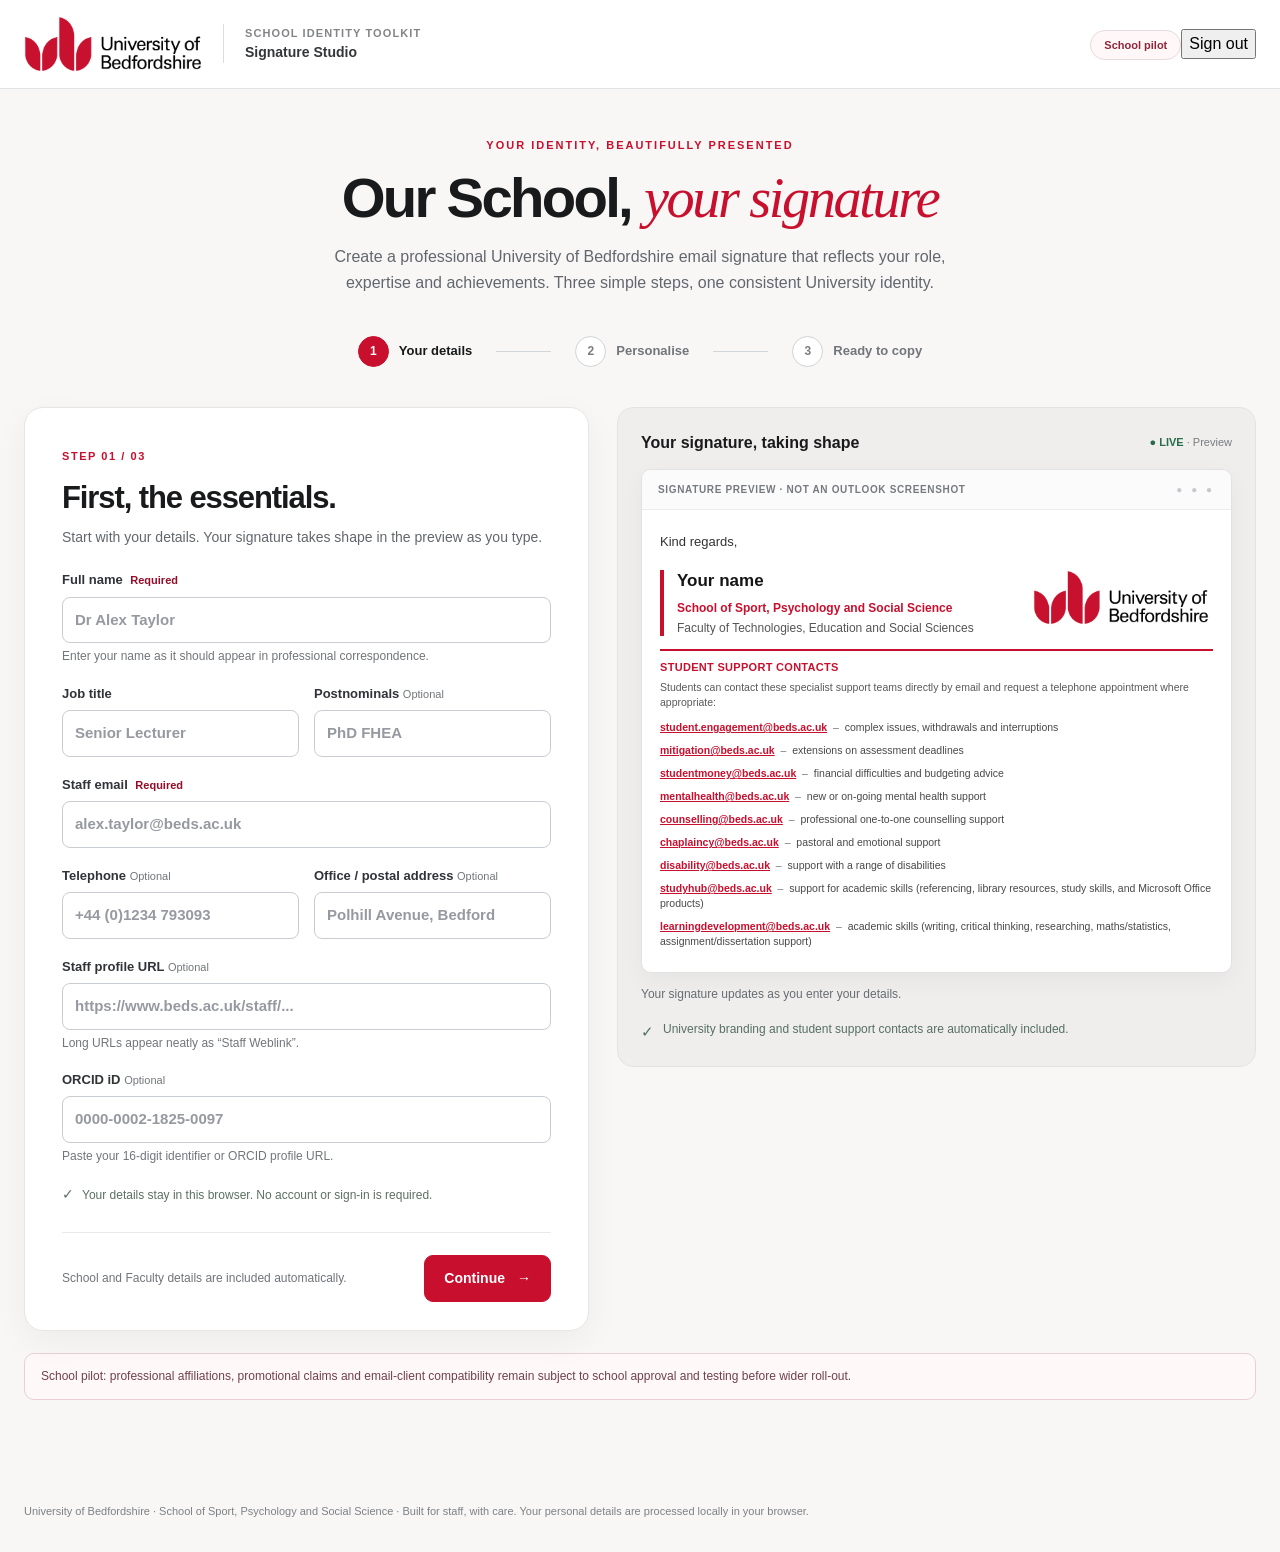
==== index.html @ 919f828f "Add staff sign-out control to end password-protected session" ====
<!doctype html>
<html lang="en-GB">
<head>
<meta charset="utf-8">
<meta name="viewport" content="width=device-width,initial-scale=1">
<meta name="color-scheme" content="light">
<meta name="description" content="Create your professional University of Bedfordshire email signature.">
<title>University Signature Studio | University of Bedfordshire</title>
<link rel="stylesheet" href="studio.css">
</head>
<body>
<a class="skip-link" href="#builder">Skip to signature builder</a>
<header class="site-header">
 <div class="header-inner">
  <div class="header-brand">
   <img src="assets/logos/university-of-bedfordshire-master.png" alt="University of Bedfordshire" width="178">
   <span class="header-divider" aria-hidden="true"></span>
   <div class="header-title"><span>School identity toolkit</span>Signature Studio</div>
  </div>
  <div class="header-actions"><span class="pilot-pill">School pilot</span><button id="signOut" type="button" class="sign-out-btn" title="End this session on shared computers">Sign out</button></div>
 </div>
</header>
<main id="builder" class="main-wrap">
 <section class="intro" aria-labelledby="welcome">
  <span class="eyebrow">Your identity, beautifully presented</span>
  <h1 id="welcome">Our School, <em>your signature</em></h1>
  <p>Create a professional University of Bedfordshire email signature that reflects your role, expertise and achievements. Three simple steps, one consistent University identity.</p>
 </section>
 <nav class="progress-nav" aria-label="Signature creation stages">
  <button type="button" class="progress-step active" data-step="1" aria-current="step"><span class="number">1</span><span>Your details</span></button>
  <span class="progress-line" aria-hidden="true"></span>
  <button type="button" class="progress-step" data-step="2"><span class="number">2</span><span>Personalise</span></button>
  <span class="progress-line" aria-hidden="true"></span>
  <button type="button" class="progress-step" data-step="3"><span class="number">3</span><span>Ready to copy</span></button>
 </nav>
 <div class="workspace">
  <section class="builder-card" aria-label="Guided signature creator">
   <div class="step-panel" data-panel="1" aria-labelledby="step1Title">
    <span class="step-kicker">STEP 01 / 03</span>
    <h2 id="step1Title">First, the essentials.</h2>
    <p class="lead">Start with your details. Your signature takes shape in the preview as you type.</p>
    <div class="field-grid">
     <label class="field wide" for="name">Full name <span class="required">Required</span>
      <input id="name" name="name" type="text" autocomplete="name" placeholder="Dr Alex Taylor" required aria-describedby="nameHint">
      <small id="nameHint">Enter your name as it should appear in professional correspondence.</small>
     </label>
     <label class="field" for="job">Job title
      <input id="job" type="text" placeholder="Senior Lecturer" autocomplete="organization-title">
     </label>
     <label class="field" for="postnominals">Postnominals <span class="optional">Optional</span>
      <input id="postnominals" type="text" placeholder="PhD FHEA">
     </label>
     <label class="field wide" for="email">Staff email <span class="required">Required</span>
      <input id="email" name="email" type="email" placeholder="alex.taylor@beds.ac.uk" autocomplete="email" required>
     </label>
     <label class="field" for="phone">Telephone <span class="optional">Optional</span>
      <input id="phone" type="tel" placeholder="+44 (0)1234 793093" autocomplete="tel">
     </label>
     <label class="field" for="address">Office / postal address <span class="optional">Optional</span>
      <input id="address" type="text" placeholder="Polhill Avenue, Bedford">
     </label>
     <label class="field wide" for="website">Staff profile URL <span class="optional">Optional</span>
      <input id="website" type="text" placeholder="https://www.beds.ac.uk/staff/..." inputmode="url" aria-describedby="websiteHint">
      <small id="websiteHint">Long URLs appear neatly as “Staff Weblink”.</small>
     </label>
     <label class="field wide" for="orcid">ORCID iD <span class="optional">Optional</span>
      <input id="orcid" type="text" placeholder="0000-0002-1825-0097" aria-describedby="orcidHint">
      <small id="orcidHint">Paste your 16-digit identifier or ORCID profile URL.</small>
     </label>
    </div>
    <div class="privacy-note"><span class="symbol" aria-hidden="true">✓</span> Your details stay in this browser. No account or sign-in is required.</div>
    <button type="button" class="preview-jump" data-jump-preview>View live preview ↓</button>
    <div id="stepError" class="error" role="alert" aria-live="polite"></div>
    <div class="step-footer">
     <span class="context">School and Faculty details are included automatically.</span>
     <button class="btn btn-primary" id="goPersonalise" type="button">Continue <span aria-hidden="true">→</span></button>
    </div>
   </div>
   <div class="step-panel" data-panel="2" aria-labelledby="step2Title" hidden>
    <span class="step-kicker">STEP 02 / 03</span>
    <h2 id="step2Title">Show what makes your work distinctive.</h2>
    <p class="lead">Select relevant affiliations and achievements. This entire step is optional.</p>
    <div class="select-field">
     <label for="discipline">Your subject area or role</label>
     <select id="discipline"><option value="">Choose your subject or Head of School role</option></select>
    </div>
    <div class="section-title"><h3>Professional affiliations</h3><span>Choose what applies to you</span></div>
    <div id="logoGrid" class="logo-grid" role="group" aria-label="Optional affiliation logos"></div>
    <p class="notice">The Head of School option shows all disciplines\u2019 affiliations and achievements. Only use logos and claims that are accurate, appropriate and authorised. Restricted and historical logos remain labelled.</p>
    <div class="section-title"><h3>School achievements</h3><span id="claimCounter" aria-live="polite">0 / 3 claims selected</span></div>
    <p class="notice">The Career Powered Education logo will appear automatically beside any marketing claims you select.</p>
    <div class="select-field">
     <label for="category">Filter achievements</label>
     <select id="category"><option value="">All categories</option></select>
    </div>
    <div id="claimGrid" class="claims" role="group" aria-label="Subject-specific marketing claims"></div>
    <div id="claimOrder" class="order-list" aria-live="polite"></div>
    <div id="selectionFeedback" role="status" aria-live="polite"></div>
    <div class="automatic"><strong>Automatically included</strong>The University logo, the correct School and Faculty names, and all nine student support contacts are included in every signature. No need to add them yourself.</div>
    <button type="button" class="preview-jump" data-jump-preview>View live preview ↓</button>
    <div class="step-footer">
     <button class="btn btn-secondary" id="backToDetails" type="button">← Back</button>
     <button class="btn btn-primary" id="goReady" type="button">See my signature <span aria-hidden="true">→</span></button>
    </div>
   </div>
   <div class="step-panel" data-panel="3" aria-labelledby="step3Title" hidden>
    <span class="step-kicker">STEP 03 / 03</span>
    <div class="completion-badge" aria-hidden="true">✓</div>
    <h2 id="step3Title">Your signature is ready.</h2>
    <p class="lead">You've created a signature that reflects you and stays consistent with our University identity. Copy it directly into Outlook.</p>
    <div class="action-stack">
     <button id="copyStandard" class="btn btn-primary" type="button">Copy my signature <span aria-hidden="true">↗</span></button>
     <button id="copyCompact" class="btn btn-secondary" type="button">Copy compact reply signature</button>
    </div>
    <p class="finish-note">The compact version keeps University identity and student support contacts but omits promotional logos and claims.</p>
    <div class="download-links">
     <button id="downloadStandard" class="btn-link" type="button">Download standard HTML</button>
     <button id="downloadCompact" class="btn-link" type="button">Download reply HTML</button>
    </div>
    <div id="status" role="status" aria-live="polite"></div>
    <details class="install-help" id="installHelp">
     <summary>How do I add this to Outlook?</summary>
     <ol>
      <li>Click “Copy my signature” above.</li>
      <li>In New Outlook or Outlook on the web, open Settings → Accounts → Signatures. In classic Outlook, use File → Options → Mail → Signatures.</li>
      <li>Paste the signature into the editor and save.</li>
      <li>Send yourself a test email, ideally to an external address, to check the links and images.</li>
     </ol>
    </details>
    <div class="step-footer">
     <button class="btn btn-secondary" id="backToPersonalise" type="button">← Change selections</button>
     <button class="btn btn-quiet" id="backToDetailsFromFinish" type="button">Edit my details</button>
    </div>
   </div>
  </section>
  <aside class="preview-rail" id="previewRail" aria-label="Live Outlook signature preview">
   <div class="preview-heading">
    <h2>Your signature, taking shape</h2>
    <span><span class="live">● LIVE</span> · Preview</span>
   </div>
   <div class="email-shell">
    <div class="email-bar"><b>Signature preview · not an Outlook screenshot</b><span class="dots" aria-hidden="true">● ● ●</span></div>
    <div class="email-content">
     <p class="salutation">Kind regards,</p>
     <div id="preview" aria-label="Generated standard signature preview"></div>
    </div>
   </div>
   <div id="validation" role="status" aria-live="polite"></div>
   <div class="preview-footer"><span class="check" aria-hidden="true">✓</span><span>University branding and student support contacts are automatically included.</span></div>
  </aside>
 </div>
 <p class="pilot-note">School pilot: professional affiliations, promotional claims and email-client compatibility remain subject to school approval and testing before wider roll-out.</p>
</main>
<footer class="site-footer">University of Bedfordshire · School of Sport, Psychology and Social Science · Built for staff, with care. Your personal details are processed locally in your browser.</footer>
<script>
document.getElementById("signOut").addEventListener("click",async()=>{
 try{await fetch("/studio-logout",{method:"POST",credentials:"same-origin",cache:"no-store"});}
 finally{location.replace("/access.html");}
});
</script>
<script src="config.js"></script>
<script src="app.js"></script>
<script src="studio.js"></script>
</body>
</html>
---- studio.css ----
/* University Signature Studio: editorial-guided interface.
   These styles affect the builder ONLY, not the generated Outlook HTML. */
:root{
 --brand:#c8102e;--brand-dark:#970c26;--ink:#191a1c;--muted:#62676d;
 --line:#e2e3e5;--canvas:#f8f7f6;--surface:#fff;--soft:#fdf1f3;
 --success:#256d4b;--warning:#a12936;--focus:#8334ba;
 --s1:4px;--s2:8px;--s3:12px;--s4:16px;--s5:24px;--s6:32px;--s7:48px;--s8:64px;
 --radius:12px;--radius-lg:19px;--fast:150ms;--normal:240ms;
}
*{box-sizing:border-box}
html{scroll-behavior:smooth}
body{margin:0;background:var(--canvas);color:var(--ink);font:16px/1.5 Arial,Helvetica,sans-serif;-webkit-font-smoothing:antialiased}
button,input,select{font:inherit}
button{cursor:pointer}
button:disabled{cursor:not-allowed;opacity:.57}
a{color:var(--brand-dark)}
:focus-visible{outline:3px solid var(--focus);outline-offset:3px}
.skip-link{position:absolute;z-index:100;top:-70px;left:12px;padding:10px;background:white;border:2px solid var(--brand)}
.skip-link:focus{top:10px}
.site-header{background:var(--surface);border-bottom:1px solid var(--line)}
.header-inner{max-width:1320px;min-height:88px;margin:auto;padding:16px 24px;display:flex;align-items:center;justify-content:space-between;gap:24px}
.header-brand{display:flex;align-items:center;gap:21px}
.header-brand img{width:178px;max-width:48vw;height:auto;object-fit:contain}
.header-divider{height:39px;width:1px;background:#d9dce0}
.header-title{font-weight:700;font-size:14px;line-height:1.35;color:#34373a}
.header-title span{display:block;color:#838489;font-size:11px;letter-spacing:1.1px;font-weight:700;text-transform:uppercase;margin-bottom:3px}
.pilot-pill{border:1px solid #e6dadd;background:#fff7f8;color:#8f263a;border-radius:50px;padding:8px 13px;font-size:11px;font-weight:700;white-space:nowrap}
.main-wrap{max-width:1320px;padding:43px 24px 90px;margin:auto}
.intro{text-align:center;max-width:810px;margin:0 auto 31px}
.eyebrow{font-weight:800;color:var(--brand);letter-spacing:2px;font-size:11px;text-transform:uppercase}
.intro h1{font-size:clamp(37px,4.4vw,64px);line-height:1.08;letter-spacing:-2.7px;margin:12px 0 15px;font-weight:800}
.intro h1 em{color:var(--brand);font-family:Georgia,'Times New Roman',serif;font-weight:400;letter-spacing:-2.4px}
.intro p{margin:0 auto;max-width:640px;color:var(--muted);font-size:16px;line-height:1.65}
.progress-nav{display:flex;align-items:center;justify-content:center;gap:14px;margin:0 auto 32px}
.progress-step{display:flex;align-items:center;gap:10px;border:0;background:transparent;color:#72767a;padding:8px 10px;font-size:13px;font-weight:600;border-radius:9px;transition:background var(--fast),color var(--fast)}
.progress-step:hover{background:#f1eeee}
.progress-step .number{height:31px;width:31px;display:grid;place-items:center;border:1px solid #cfd3d6;border-radius:50%;font-size:12px;font-weight:800;color:#797d82;background:white}
.progress-step.active{color:var(--ink)}
.progress-step.active .number{background:var(--brand);border-color:var(--brand);color:white}
.progress-step.complete .number{background:#e9f5ee;border-color:#bcd9c6;color:var(--success)}
.progress-line{height:1px;background:#d3d6d9;width:55px}
.workspace{display:grid;grid-template-columns:minmax(0,565px) minmax(0,1fr);gap:28px;align-items:start}
.builder-card{background:var(--surface);border:1px solid #e6e6e7;border-radius:var(--radius-lg);padding:35px 37px 28px;box-shadow:0 11px 36px #2514170c;min-width:0}
.step-panel[hidden]{display:none!important}
.step-kicker{font-weight:800;color:var(--brand);letter-spacing:1.55px;font-size:11px}
.step-panel h2{font-size:31px;letter-spacing:-1.1px;line-height:1.2;margin:12px 0 10px}
.step-panel .lead{color:var(--muted);font-size:14px;line-height:1.6;margin:0 0 22px}
.field-grid{display:grid;grid-template-columns:repeat(2,minmax(0,1fr));gap:18px 15px}
.field{display:block;font-size:13px;font-weight:700;color:#303338;min-width:0}
.field.wide{grid-column:1/-1}
.field input,.field select,.select-field select{width:100%;min-height:45px;padding:11px 12px;border:1px solid #c9cdd1;border-radius:8px;background:#fff;color:#1d1d1f;font-size:15px;display:block;margin-top:7px;outline-offset:2px;transition:border-color var(--fast),box-shadow var(--fast)}
.field input::placeholder{color:#96999f}
.field input:focus,.select-field select:focus,.field select:focus{outline:2px solid transparent;border-color:var(--brand);box-shadow:0 0 0 3px #c8102e20}
.field input[aria-invalid="true"]{border-color:var(--warning);box-shadow:0 0 0 2px #a1293620}
.field small{font-size:12px;line-height:1.45;font-weight:400;color:#72767b;display:block;margin-top:5px}
.required{color:var(--brand-dark);font-size:11px;font-weight:700;margin-left:4px}
.optional{color:#72767b;font-size:11px;font-weight:400}
.error{font-size:12px;color:var(--warning);margin:5px 0 0;min-height:0}
#stepError:not(:empty){background:#fff2f3;border-left:3px solid var(--warning);padding:10px 12px;margin:18px 0 0}
.privacy-note{display:flex;align-items:center;gap:8px;font-size:12px;color:#5c7061;margin:19px 0 0}
.privacy-note .symbol{font-size:14px}
.step-footer{border-top:1px solid #e8e9ec;margin-top:27px;padding-top:22px;display:flex;gap:12px;align-items:center;justify-content:space-between}
.step-footer .context{font-size:12px;color:#70747b;line-height:1.4}
.btn{border-radius:9px;border:1px solid transparent;display:inline-flex;justify-content:center;align-items:center;gap:12px;padding:12px 19px;min-height:46px;font-size:14px;font-weight:700;text-decoration:none;transition:background var(--fast),border-color var(--fast),transform var(--fast)}
.btn:hover:not(:disabled){transform:translateY(-1px)}
.btn-primary{color:white;background:var(--brand);border-color:var(--brand)}
.btn-primary:hover{background:var(--brand-dark)}
.btn-secondary{background:#fff;color:#25252a;border-color:#cdd1d5}
.btn-secondary:hover{border-color:#737b81;background:#fbfbfb}
.btn-quiet{border:0;background:transparent;color:#666e76;padding:10px 8px;font-size:13px}
.btn-link{border:0;background:none;color:var(--brand-dark);text-decoration:underline;font-size:13px;padding:8px}
.mini-illustration{color:var(--brand);font-size:32px;line-height:1.2;margin-top:4px}
.option-intro{border-left:3px solid var(--brand);background:#fcf7f7;font-size:12px;line-height:1.6;color:#55595d;padding:12px 13px;margin:14px 0 19px}
.select-field{display:block;color:#292d30;font-size:13px;font-weight:700}
.select-field select{margin:7px 0 0}
.section-title{display:flex;align-items:end;justify-content:space-between;gap:10px;margin:24px 0 12px}
.section-title h3{margin:0;font-size:16px;letter-spacing:-.25px}
.section-title span{color:#74777c;font-size:11px}
.logo-grid{display:grid;grid-template-columns:repeat(2,minmax(0,1fr));gap:10px}
.logo-tile{min-width:0;min-height:108px;display:flex;flex-direction:column;align-items:center;justify-content:center;gap:8px;position:relative;border:1px solid #dadde0;border-radius:10px;background:white;padding:15px 10px 10px;text-align:center;transition:transform var(--fast),border-color var(--fast),background var(--fast)}
.logo-tile:hover:not(:disabled){transform:translateY(-1px);border-color:#bf7180}
.logo-tile.selected{border-color:var(--brand);background:#fff6f8;box-shadow:inset 0 0 0 1px var(--brand)}
.logo-tile img{max-height:48px;max-width:94%;width:auto;height:auto;object-fit:contain;display:block}
.logo-tile .tick{position:absolute;top:8px;right:8px;background:#eaedef;color:#424950;border-radius:50%;width:20px;height:20px;display:grid;place-items:center;font-size:12px}
.logo-tile.selected .tick{background:var(--brand);color:white}
.logo-tile .tile-name{font-size:12px;line-height:1.35;color:#3c4247}
.logo-tile .tile-sub{font-size:10px;line-height:1.3;color:#70757a}
.logo-tile:disabled{cursor:not-allowed;opacity:.47;background:#f8f8f8}
.logo-text{color:#5d6064;font-size:12px;font-weight:700}
.claims{display:grid;gap:9px;margin-top:12px}
.claim{width:100%;display:flex;align-items:center;gap:12px;padding:13px 30px 13px 13px;text-align:left;border:1px solid #dadddf;background:white;border-radius:10px;position:relative;transition:border-color var(--fast),background var(--fast),transform var(--fast);color:inherit}
.claim:hover{border-color:#c57c8d;transform:translateY(-1px)}
.claim.selected{border-color:var(--brand);background:#fff6f8}
.claim strong{color:var(--brand);font-size:25px;min-width:62px;letter-spacing:-1px;line-height:1}
.claim .claim-text{font-size:12px;line-height:1.4;flex:1}
.claim .claim-text b{font-size:13px}
.claim .claim-source{display:block;margin-top:4px;color:#71767b;font-size:11px}
.claim .tick{position:absolute;right:8px;top:8px;border-radius:50%;background:#eaedef;color:#333;width:20px;height:20px;display:grid;place-items:center;font-size:12px}
.claim.selected .tick{background:var(--brand);color:#fff}
#claimCounter{font-size:11px;font-weight:700;color:var(--brand-dark)}
.order-list{border:1px dashed #d7d9de;border-radius:10px;padding:12px 14px;background:#fbfbfc;margin-top:12px}
.order-row{display:flex;align-items:center;gap:8px;padding:4px 0;font-size:12px}
.order-label{min-width:0;flex:1}
.order-btn{border:1px solid #d2d5d7;border-radius:7px;background:white;color:#32383e;padding:6px 10px;min-height:31px;min-width:33px}
.order-btn:disabled{opacity:.35}
.muted,.notice{font-size:12px;color:#6b7075;line-height:1.55}
.notice{margin:10px 0 0}
#selectionFeedback{min-height:23px;color:var(--success);font-size:12px;margin-top:9px}
.automatic{background:#f6f8f7;border:1px solid #e0ebe5;color:#4c6556;border-radius:9px;padding:13px 14px;font-size:12px;line-height:1.5;margin-top:18px}
.automatic strong{display:block;color:#285940;margin-bottom:3px}
.preview-rail{position:sticky;top:18px;background:#f0eeec;border:1px solid #e6e2e0;border-radius:16px;padding:23px;min-width:0}
.preview-heading{display:flex;align-items:center;justify-content:space-between;gap:10px;margin-bottom:14px}
.preview-heading h2{margin:0;font-size:16px}
.preview-heading span{color:#777c82;font-size:11px}
.preview-heading .live{color:var(--success);font-weight:700}
.email-shell{background:#fff;border:1px solid #e0e2e5;box-shadow:0 8px 25px #1717170b;border-radius:10px;overflow:hidden}
.email-bar{background:#fbfbfc;border-bottom:1px solid #ececef;display:flex;align-items:center;justify-content:space-between;gap:5px;padding:12px 16px}
.email-bar b{font-size:10px;color:#767a7e;letter-spacing:.65px;text-transform:uppercase}
.email-bar .dots{font-size:10px;letter-spacing:3px;color:#c7c9ce}
.email-content{padding:22px 18px 18px;max-height:590px;overflow:auto;overscroll-behavior:contain}
.email-content .salutation{font-size:13px;margin:0 0 19px;color:#333}
#preview{overflow-x:auto;max-width:100%;font-size:11px}
#preview>table{max-width:100%!important}
#validation{font-size:12px;line-height:1.5;margin-top:12px;min-height:21px}
.preview-footer{color:#557061;font-size:12px;line-height:1.55;margin-top:14px;display:flex;align-items:start;gap:9px}
.preview-footer .check{flex:none;font-size:15px}
#status{font-size:13px;line-height:1.5;color:var(--success);margin-top:13px;min-height:20px}
.action-stack{display:grid;gap:11px;margin:19px 0 8px}
.action-stack .btn{width:100%}
.action-stack .btn-secondary{font-size:13px}
.download-links{display:flex;flex-wrap:wrap;gap:8px 15px;margin:14px 0}
.install-help{border-top:1px solid #e8e9eb;margin-top:24px;padding-top:18px;font-size:13px;line-height:1.6}
.install-help summary{cursor:pointer;font-weight:700;color:#333;padding:4px 0}
.install-help ol{padding-left:23px;color:#53585c}
.install-help li{margin:8px 0}
.completion-badge{width:52px;height:52px;background:#eaf5ec;border-radius:50%;display:grid;place-items:center;color:var(--success);font-weight:700;font-size:26px;margin:15px 0 19px}
.finish-note{font-size:12px;color:#696f74;line-height:1.5;margin-top:13px}
.pilot-note{background:#fff8f9;border:1px solid #eacfd4;color:#6f414c;font-size:12px;line-height:1.55;padding:13px 16px;border-radius:10px;margin-top:22px}
.site-footer{max-width:1320px;padding:0 24px 32px;margin:auto;color:#7d8186;font-size:11px;line-height:1.65}
.preview-jump{display:none;border:0;background:transparent;text-decoration:underline;color:var(--brand-dark);font-size:12px}
@media(max-width:1080px){
 .workspace{grid-template-columns:minmax(0,1fr)}.preview-rail{position:static;max-width:720px;width:100%;margin:auto;order:2}
 .builder-card{max-width:720px;margin:auto;width:100%;order:1}.main-wrap{max-width:800px}.preview-jump{display:inline-flex}
}
@media(max-width:600px){
 .header-inner{padding:13px 16px;min-height:74px}.header-brand{gap:10px}.header-brand img{width:137px}.header-divider{height:31px}.header-title{font-size:11px}.header-title span{font-size:9px}.pilot-pill{font-size:9px;padding:6px 9px}
 .main-wrap{padding:26px 13px 53px}.intro h1{font-size:39px;letter-spacing:-1.8px}.intro h1 em{letter-spacing:-1.5px}.intro p{font-size:14px}
 .progress-nav{gap:2px;margin-bottom:23px;justify-content:space-between}.progress-step{font-size:11px;gap:5px;padding:5px 2px}.progress-step .number{width:25px;height:25px}.progress-line{width:13px}
 .workspace{gap:16px}.builder-card{padding:24px 18px;border-radius:14px}.step-panel h2{font-size:27px;letter-spacing:-.7px}
 .field-grid{grid-template-columns:1fr;gap:15px}.field.wide{grid-column:auto}.step-footer{flex-wrap:wrap}.step-footer .btn-primary{width:100%;order:1}.step-footer .btn-quiet,.step-footer .btn-secondary{order:2}
 .preview-rail{padding:14px 10px;border-radius:12px}.email-content{padding:17px 10px;max-height:560px}.logo-grid{grid-template-columns:repeat(2,minmax(0,1fr))}
 .site-footer{padding:0 15px 25px}
}
@media(prefers-reduced-motion:reduce){*,*:before,*:after{scroll-behavior:auto!important;animation-duration:0.01ms!important;transition-duration:0.01ms!important}}
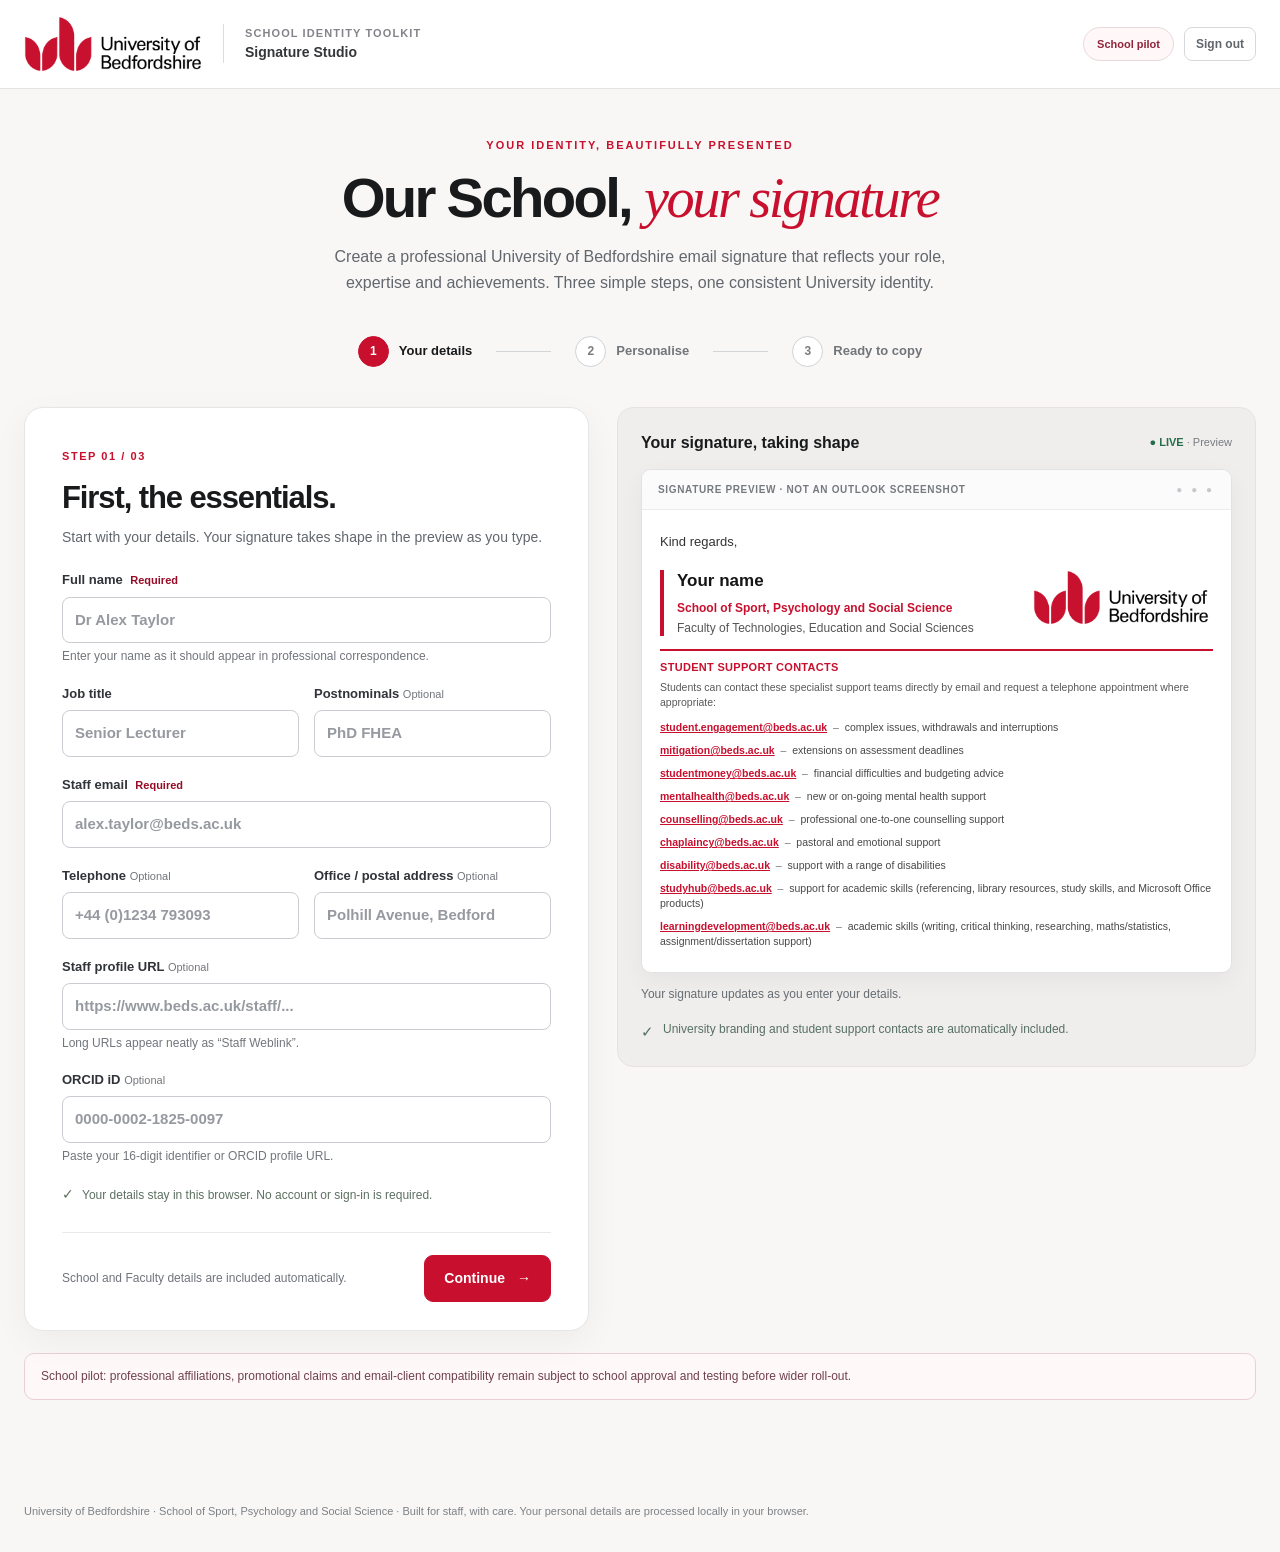
==== commit 4683f37e: "Redirect old GitHub Pages builder to password-protected Netlify site" ====
--- a/index.html
+++ b/index.html
@@ -6,6 +6,15 @@
 <meta name="color-scheme" content="light">
 <meta name="description" content="Create your professional University of Bedfordshire email signature.">
 <title>University Signature Studio | University of Bedfordshire</title>
+<script>
+// Legacy GitHub Pages is not an access-controlled host. Direct visitors to
+// the protected Netlify instance. This redirect is not a security boundary:
+// disable GitHub Pages and restrict repository visibility separately.
+if(location.hostname.endsWith(".github.io") &&
+   location.pathname.toLowerCase().startsWith("/spss-signature-builder-")){
+ location.replace("https://spss-signature-studio.netlify.app/");
+}
+</script>
 <link rel="stylesheet" href="studio.css">
 </head>
 <body>
--- a/studio.css
+++ b/studio.css
@@ -25,6 +25,9 @@
 .header-title{font-weight:700;font-size:14px;line-height:1.35;color:#34373a}
 .header-title span{display:block;color:#838489;font-size:11px;letter-spacing:1.1px;font-weight:700;text-transform:uppercase;margin-bottom:3px}
 .pilot-pill{border:1px solid #e6dadd;background:#fff7f8;color:#8f263a;border-radius:50px;padding:8px 13px;font-size:11px;font-weight:700;white-space:nowrap}
+.header-actions{display:flex;align-items:center;gap:10px;flex-shrink:0}
+.sign-out-btn{background:transparent;color:#61666b;border:1px solid #d6d9dc;border-radius:8px;padding:7px 11px;font-size:12px;font-weight:700;white-space:nowrap}
+.sign-out-btn:hover{border-color:#c8102e;color:#c8102e}
 .main-wrap{max-width:1320px;padding:43px 24px 90px;margin:auto}
 .intro{text-align:center;max-width:810px;margin:0 auto 31px}
 .eyebrow{font-weight:800;color:var(--brand);letter-spacing:2px;font-size:11px;text-transform:uppercase}
@@ -143,6 +146,8 @@
  .builder-card{max-width:720px;margin:auto;width:100%;order:1}.main-wrap{max-width:800px}.preview-jump{display:inline-flex}
 }
 @media(max-width:600px){
+ .header-actions .pilot-pill{display:none}.header-brand img{width:119px}.header-brand{gap:8px}.sign-out-btn{padding:6px 8px;font-size:11px}
+
  .header-inner{padding:13px 16px;min-height:74px}.header-brand{gap:10px}.header-brand img{width:137px}.header-divider{height:31px}.header-title{font-size:11px}.header-title span{font-size:9px}.pilot-pill{font-size:9px;padding:6px 9px}
  .main-wrap{padding:26px 13px 53px}.intro h1{font-size:39px;letter-spacing:-1.8px}.intro h1 em{letter-spacing:-1.5px}.intro p{font-size:14px}
  .progress-nav{gap:2px;margin-bottom:23px;justify-content:space-between}.progress-step{font-size:11px;gap:5px;padding:5px 2px}.progress-step .number{width:25px;height:25px}.progress-line{width:13px}
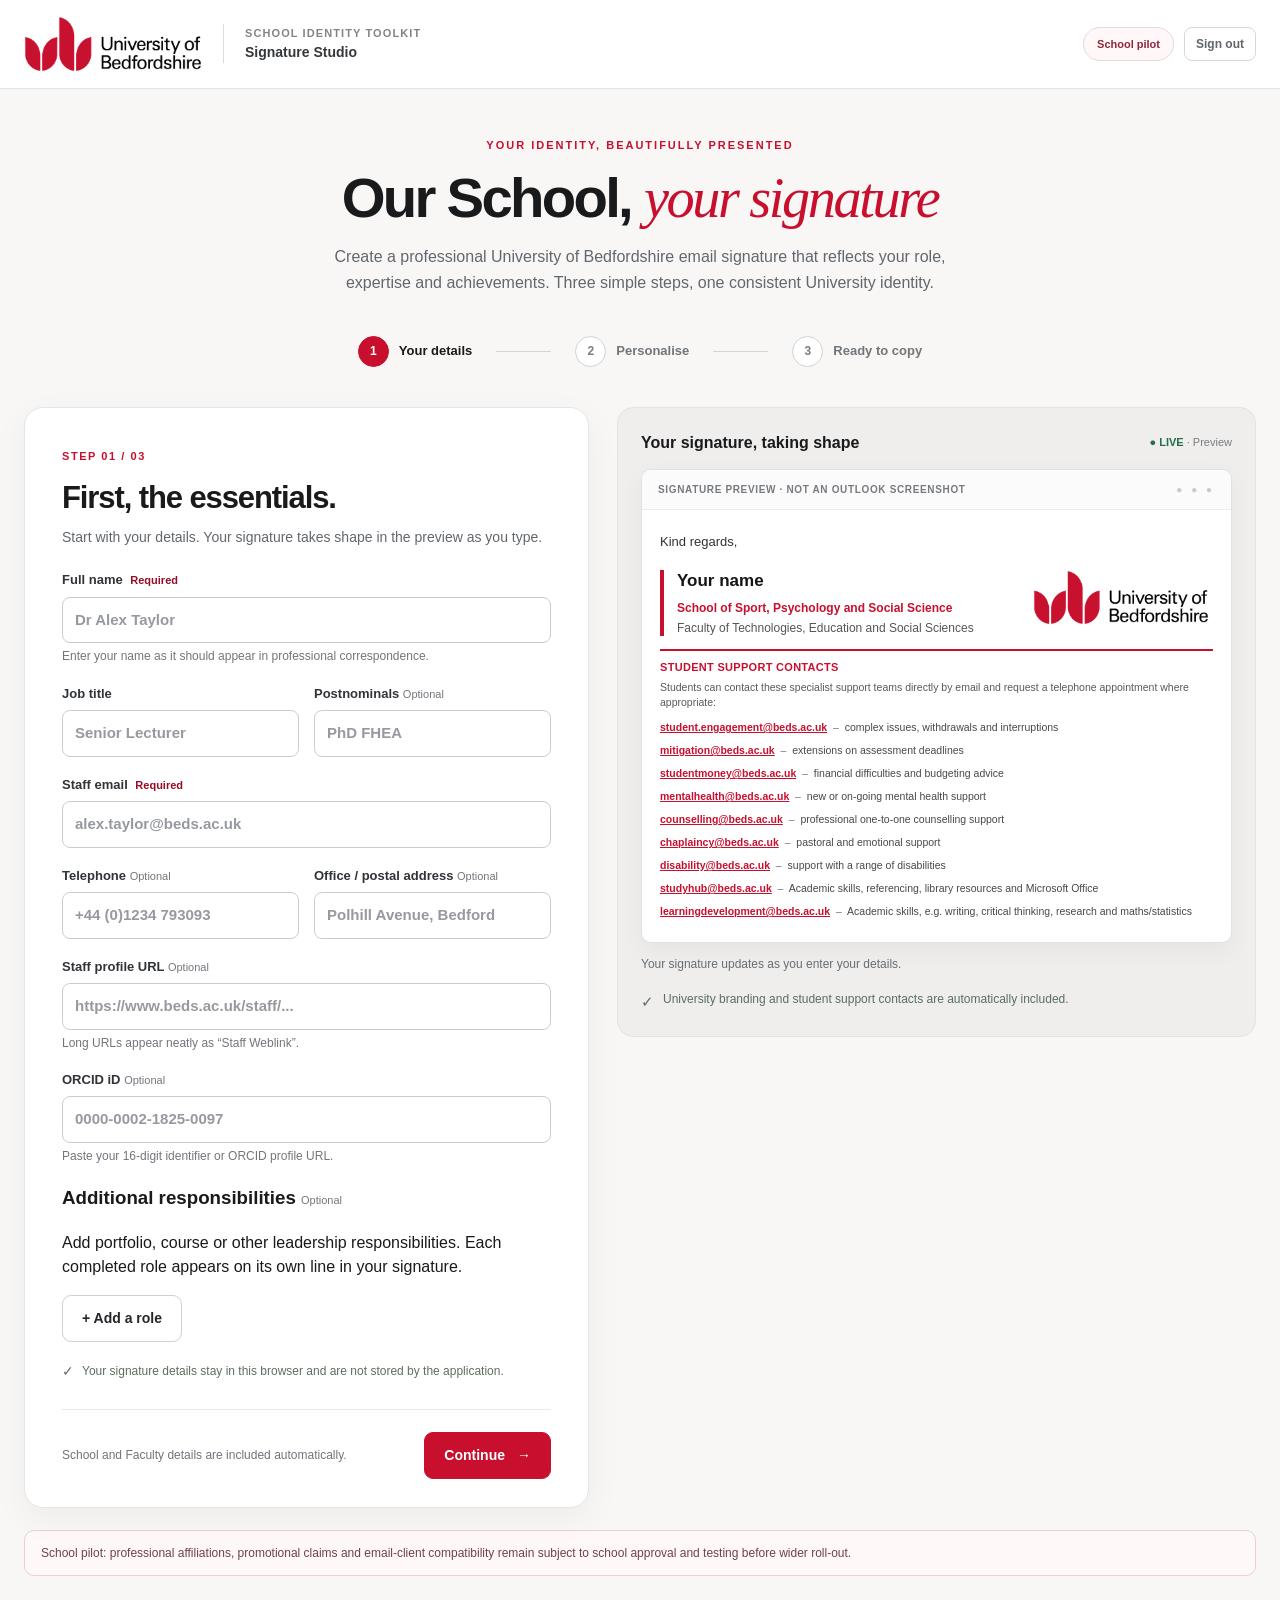
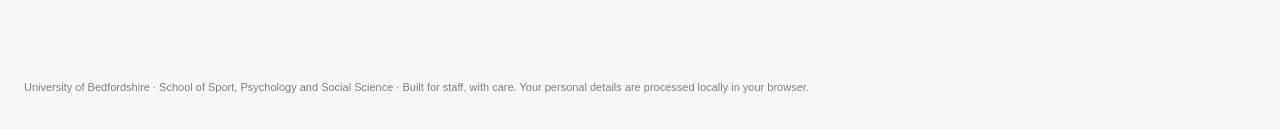
==== commit 831a8659: "Add optional repeatable responsibilities interface and portfolio label" ====
--- a/index.html
+++ b/index.html
@@ -77,7 +77,14 @@
       <small id="orcidHint">Paste your 16-digit identifier or ORCID profile URL.</small>
      </label>
     </div>
-    <div class="privacy-note"><span class="symbol" aria-hidden="true">✓</span> Your details stay in this browser. No account or sign-in is required.</div>
+    <section class="additional-roles" aria-labelledby="rolesTitle">
+     <div class="roles-heading"><h3 id="rolesTitle">Additional responsibilities <span class="optional">Optional</span></h3>
+      <p>Add portfolio, course or other leadership responsibilities. Each completed role appears on its own line in your signature.</p>
+     </div>
+     <div id="additionalRoles"></div>
+     <button type="button" class="btn btn-secondary add-role-btn" id="addRole">+ Add a role</button>
+    </section>
+    <div class="privacy-note"><span class="symbol" aria-hidden="true">✓</span> Your signature details stay in this browser and are not stored by the application.</div>
     <button type="button" class="preview-jump" data-jump-preview>View live preview ↓</button>
     <div id="stepError" class="error" role="alert" aria-live="polite"></div>
     <div class="step-footer">
@@ -90,8 +97,8 @@
     <h2 id="step2Title">Show what makes your work distinctive.</h2>
     <p class="lead">Select relevant affiliations and achievements. This entire step is optional.</p>
     <div class="select-field">
-     <label for="discipline">Your subject area or role</label>
-     <select id="discipline"><option value="">Choose your subject or Head of School role</option></select>
+     <label for="discipline">Your portfolio or role</label>
+     <select id="discipline"><option value="">Choose your portfolio or Head of School role</option></select>
     </div>
     <div class="section-title"><h3>Professional affiliations</h3><span>Choose what applies to you</span></div>
     <div id="logoGrid" class="logo-grid" role="group" aria-label="Optional affiliation logos"></div>
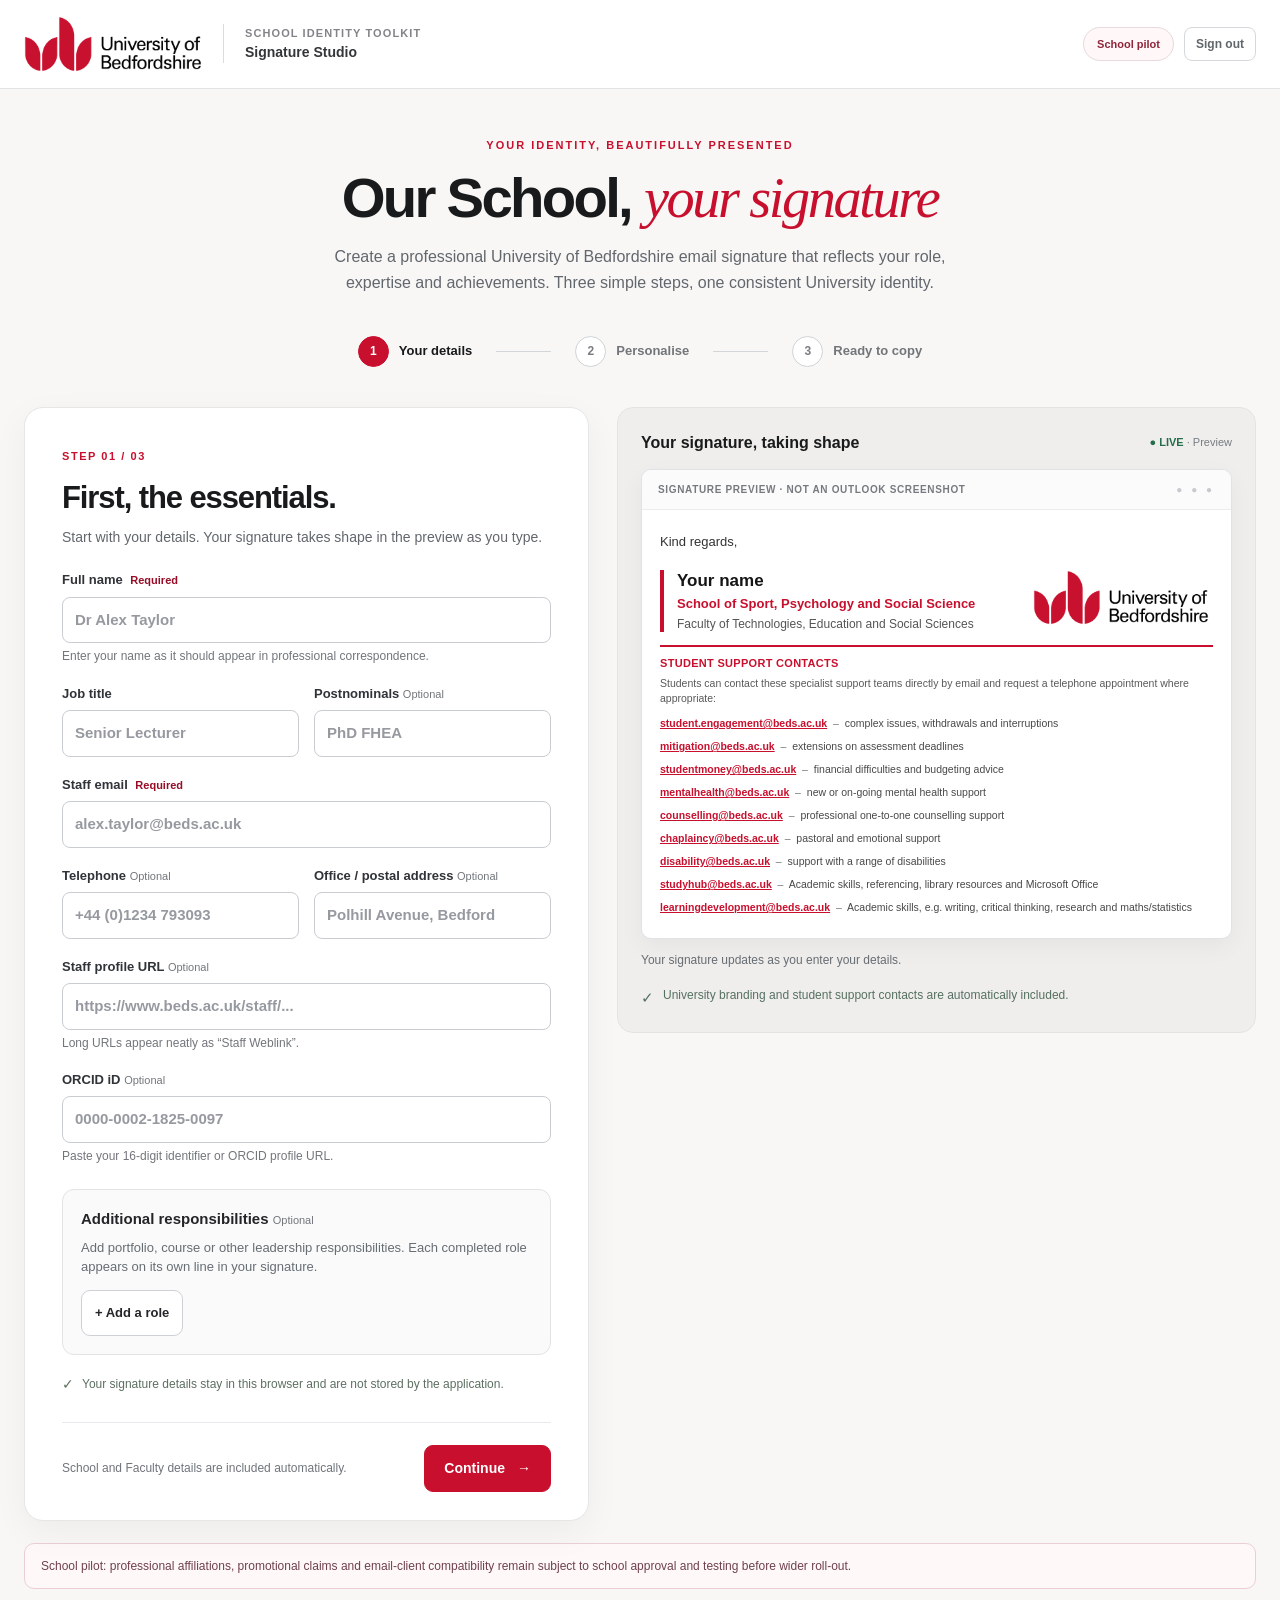
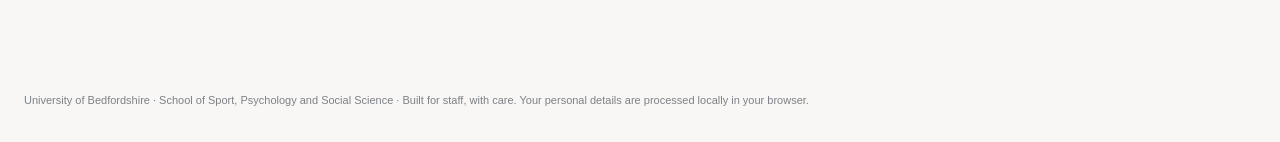
==== commit d3534e41: "Enable four promotional claims and update selection guidance" ====
--- a/index.html
+++ b/index.html
@@ -103,8 +103,8 @@
     <div class="section-title"><h3>Professional affiliations</h3><span>Choose what applies to you</span></div>
     <div id="logoGrid" class="logo-grid" role="group" aria-label="Optional affiliation logos"></div>
     <p class="notice">The Head of School option shows all disciplines\u2019 affiliations and achievements. Only use logos and claims that are accurate, appropriate and authorised. Restricted and historical logos remain labelled.</p>
-    <div class="section-title"><h3>School achievements</h3><span id="claimCounter" aria-live="polite">0 / 3 claims selected</span></div>
-    <p class="notice">The Career Powered Education logo will appear automatically beside any marketing claims you select.</p>
+    <div class="section-title"><h3>School achievements</h3><span id="claimCounter" aria-live="polite">0 / 4 claims selected</span></div>
+    <p class="notice">Select up to four marketing claims. The Career Powered Education artwork automatically scales to match the height of your selected statements.</p>
     <div class="select-field">
      <label for="category">Filter achievements</label>
      <select id="category"><option value="">All categories</option></select>
--- a/studio.css
+++ b/studio.css
@@ -157,3 +157,13 @@
  .site-footer{padding:0 15px 25px}
 }
 @media(prefers-reduced-motion:reduce){*,*:before,*:after{scroll-behavior:auto!important;animation-duration:0.01ms!important;transition-duration:0.01ms!important}}
+
+/* Optional additional professional responsibilities. */
+.additional-roles{margin-top:24px;padding:18px;border:1px solid var(--line);border-radius:12px;background:#fafafa;min-width:0}
+.roles-heading h3{font-size:15px;margin:0 0 7px;color:#252529}
+.roles-heading p{font-size:13px;color:#666d73;line-height:1.5;margin:0 0 13px}
+.role-entry{display:grid;grid-template-columns:minmax(0,1fr) minmax(0,1.4fr);gap:11px;margin:0 0 12px;padding:12px;border:1px solid var(--line);border-radius:9px;background:white;min-width:0}
+.role-entry .custom-role{grid-column:1/-1}.role-entry .custom-role[hidden]{display:none}
+.role-entry .remove-role{grid-column:1/-1;justify-self:end;background:none;border:0;color:#a91b30;font-size:12px;padding:3px;text-decoration:underline}
+.add-role-btn{font-size:13px;padding:9px 13px}
+@media(max-width:600px){.additional-roles{padding:13px}.role-entry{grid-template-columns:minmax(0,1fr)}}
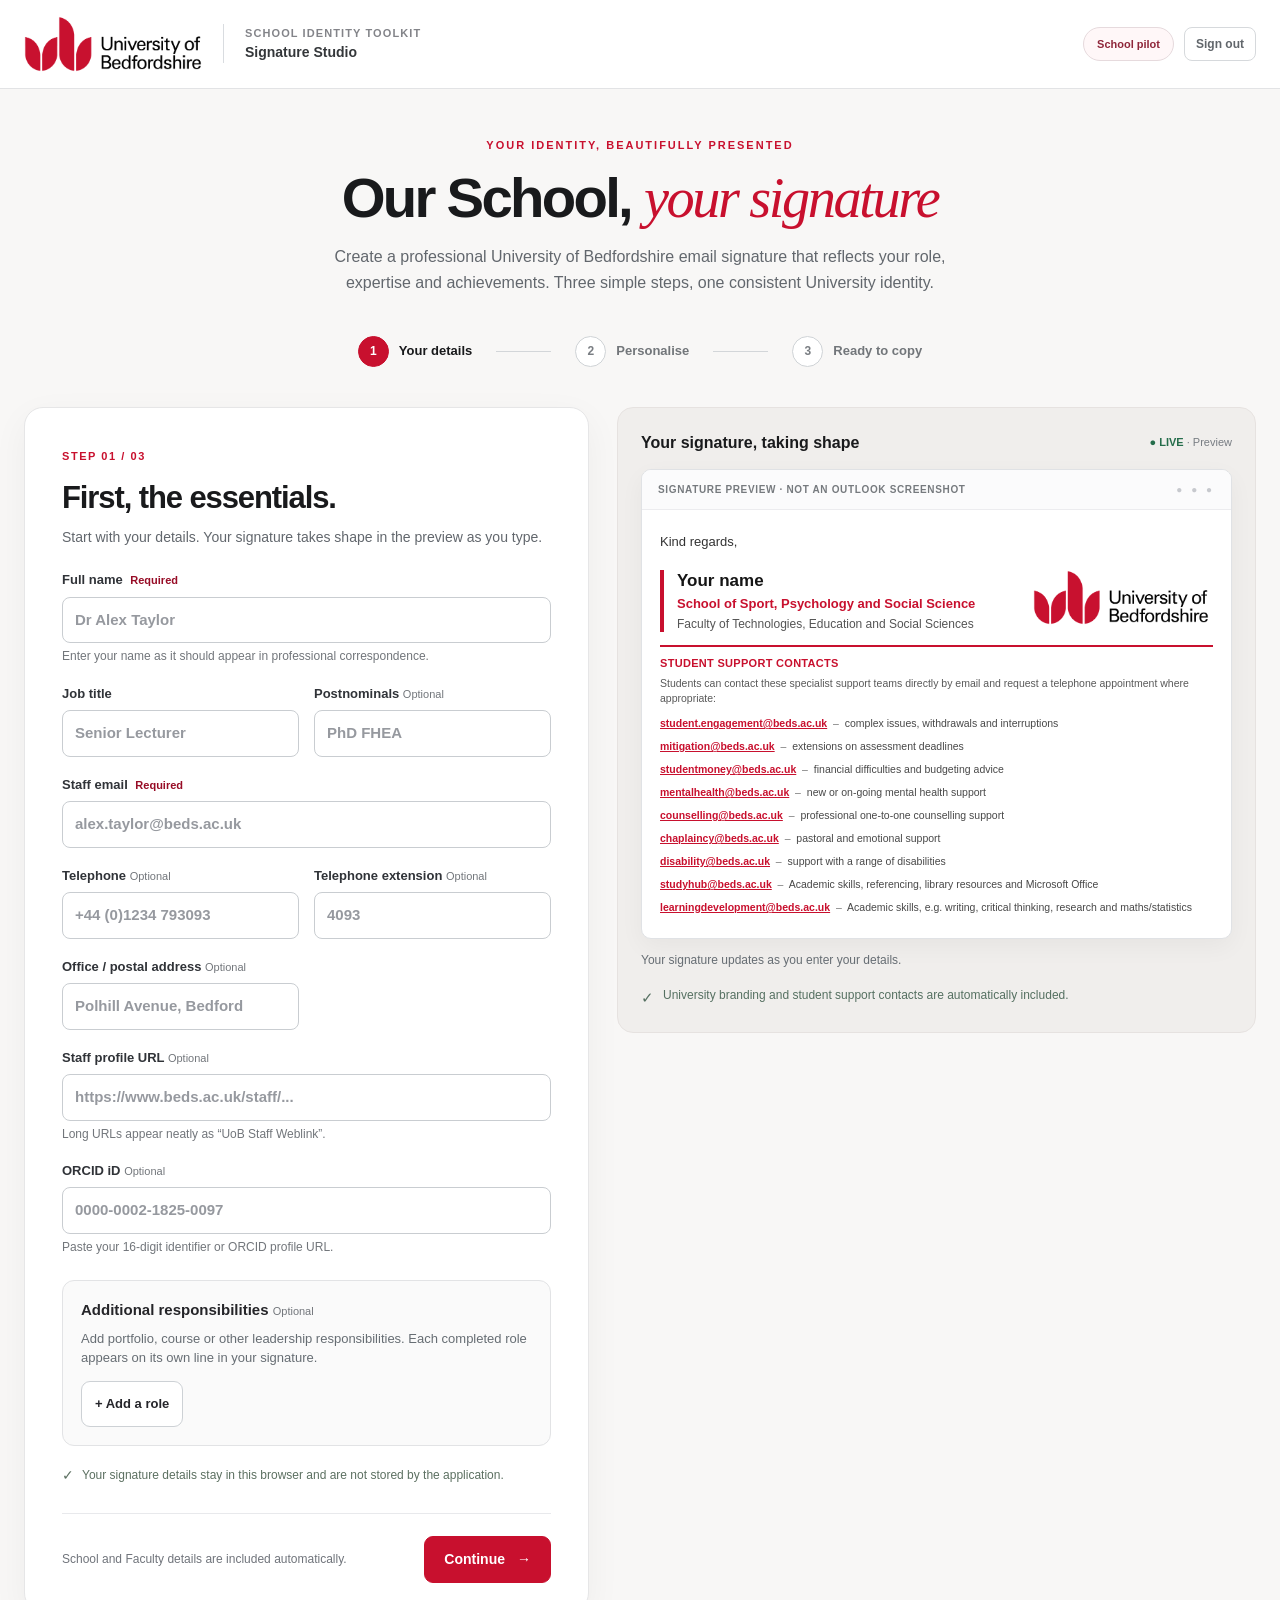
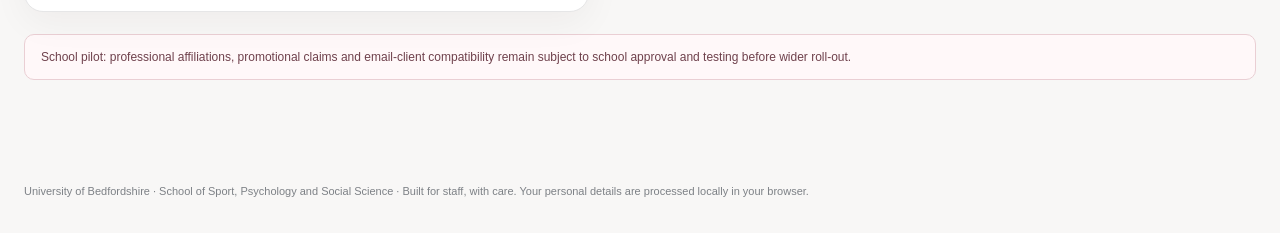
==== commit 346b1d7c: "Update contact fields and documentation to match approved format" ====
--- a/index.html
+++ b/index.html
@@ -65,12 +65,15 @@
      <label class="field" for="phone">Telephone <span class="optional">Optional</span>
       <input id="phone" type="tel" placeholder="+44 (0)1234 793093" autocomplete="tel">
      </label>
+     <label class="field" for="extension">Telephone extension <span class="optional">Optional</span>
+      <input id="extension" type="text" placeholder="4093" inputmode="numeric" autocomplete="tel-extension">
+     </label>
      <label class="field" for="address">Office / postal address <span class="optional">Optional</span>
       <input id="address" type="text" placeholder="Polhill Avenue, Bedford">
      </label>
      <label class="field wide" for="website">Staff profile URL <span class="optional">Optional</span>
       <input id="website" type="text" placeholder="https://www.beds.ac.uk/staff/..." inputmode="url" aria-describedby="websiteHint">
-      <small id="websiteHint">Long URLs appear neatly as “Staff Weblink”.</small>
+      <small id="websiteHint">Long URLs appear neatly as “UoB Staff Weblink”.</small>
      </label>
      <label class="field wide" for="orcid">ORCID iD <span class="optional">Optional</span>
       <input id="orcid" type="text" placeholder="0000-0002-1825-0097" aria-describedby="orcidHint">
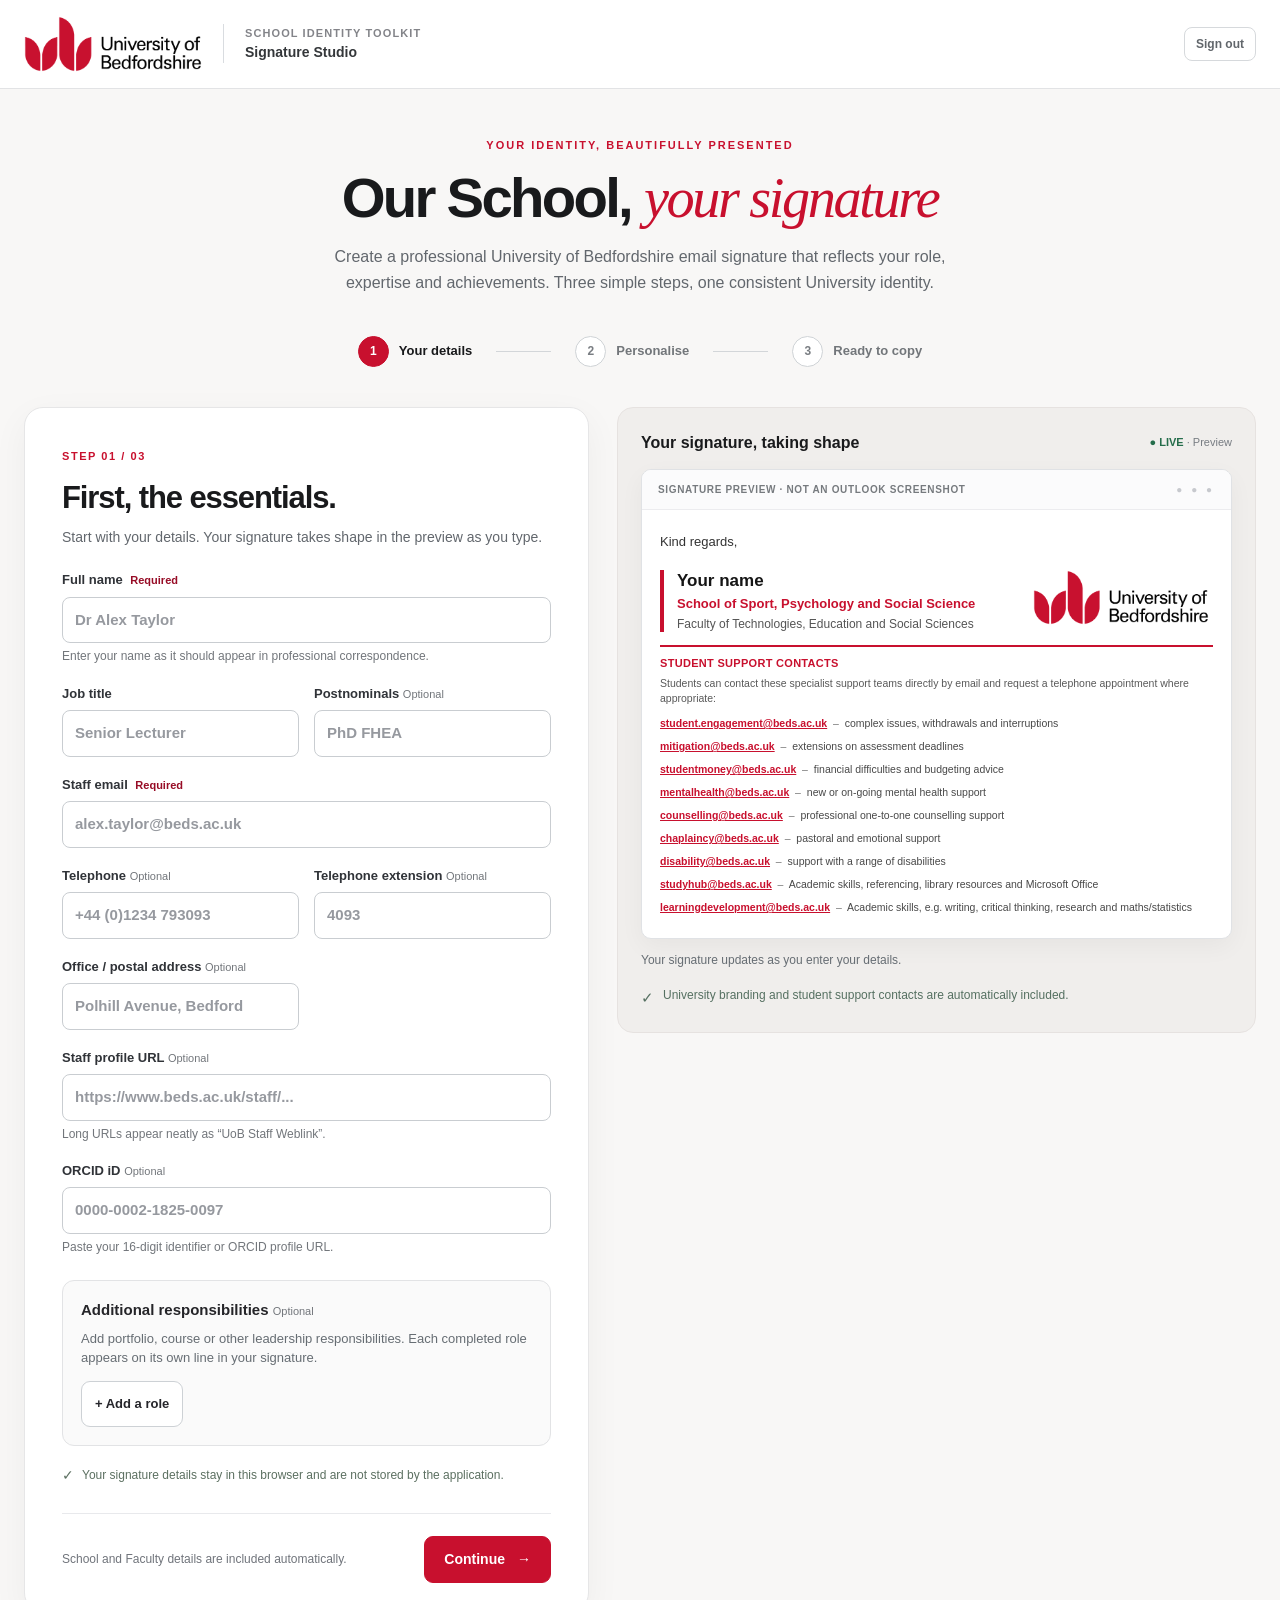
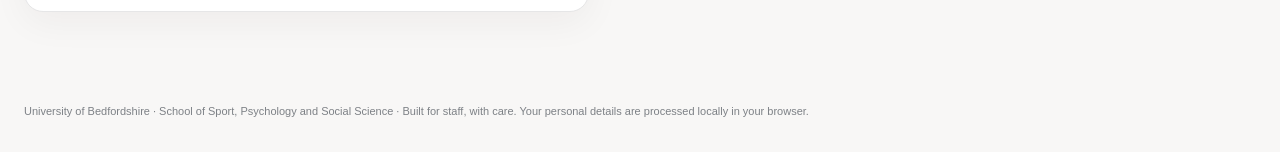
==== commit 9f7f9640: "Prepare version 4.0 staff-facing launch presentation" ====
--- a/index.html
+++ b/index.html
@@ -26,7 +26,7 @@
    <span class="header-divider" aria-hidden="true"></span>
    <div class="header-title"><span>School identity toolkit</span>Signature Studio</div>
   </div>
-  <div class="header-actions"><span class="pilot-pill">School pilot</span><button id="signOut" type="button" class="sign-out-btn" title="End this session on shared computers">Sign out</button></div>
+  <div class="header-actions"><button id="signOut" type="button" class="sign-out-btn" title="End this session on shared computers">Sign out</button></div>
  </div>
 </header>
 <main id="builder" class="main-wrap">
@@ -106,8 +106,8 @@
     <div class="section-title"><h3>Professional affiliations</h3><span>Choose what applies to you</span></div>
     <div id="logoGrid" class="logo-grid" role="group" aria-label="Optional affiliation logos"></div>
     <p class="notice">The Head of School option shows all disciplines\u2019 affiliations and achievements. Only use logos and claims that are accurate, appropriate and authorised. Restricted and historical logos remain labelled.</p>
-    <div class="section-title"><h3>School achievements</h3><span id="claimCounter" aria-live="polite">0 / 4 claims selected</span></div>
-    <p class="notice">Select up to four marketing claims. The Career Powered Education artwork automatically scales to match the height of your selected statements.</p>
+    <div class="section-title"><h3>School achievements</h3><span id="claimCounter" aria-live="polite">0 / 3 claims selected</span></div>
+    <p class="notice">Select up to three marketing claims. The Career Powered Education artwork automatically scales to match the height of your selected statements.</p>
     <div class="select-field">
      <label for="category">Filter achievements</label>
      <select id="category"><option value="">All categories</option></select>
@@ -168,7 +168,6 @@
    <div class="preview-footer"><span class="check" aria-hidden="true">✓</span><span>University branding and student support contacts are automatically included.</span></div>
   </aside>
  </div>
- <p class="pilot-note">School pilot: professional affiliations, promotional claims and email-client compatibility remain subject to school approval and testing before wider roll-out.</p>
 </main>
 <footer class="site-footer">University of Bedfordshire · School of Sport, Psychology and Social Science · Built for staff, with care. Your personal details are processed locally in your browser.</footer>
 <script>
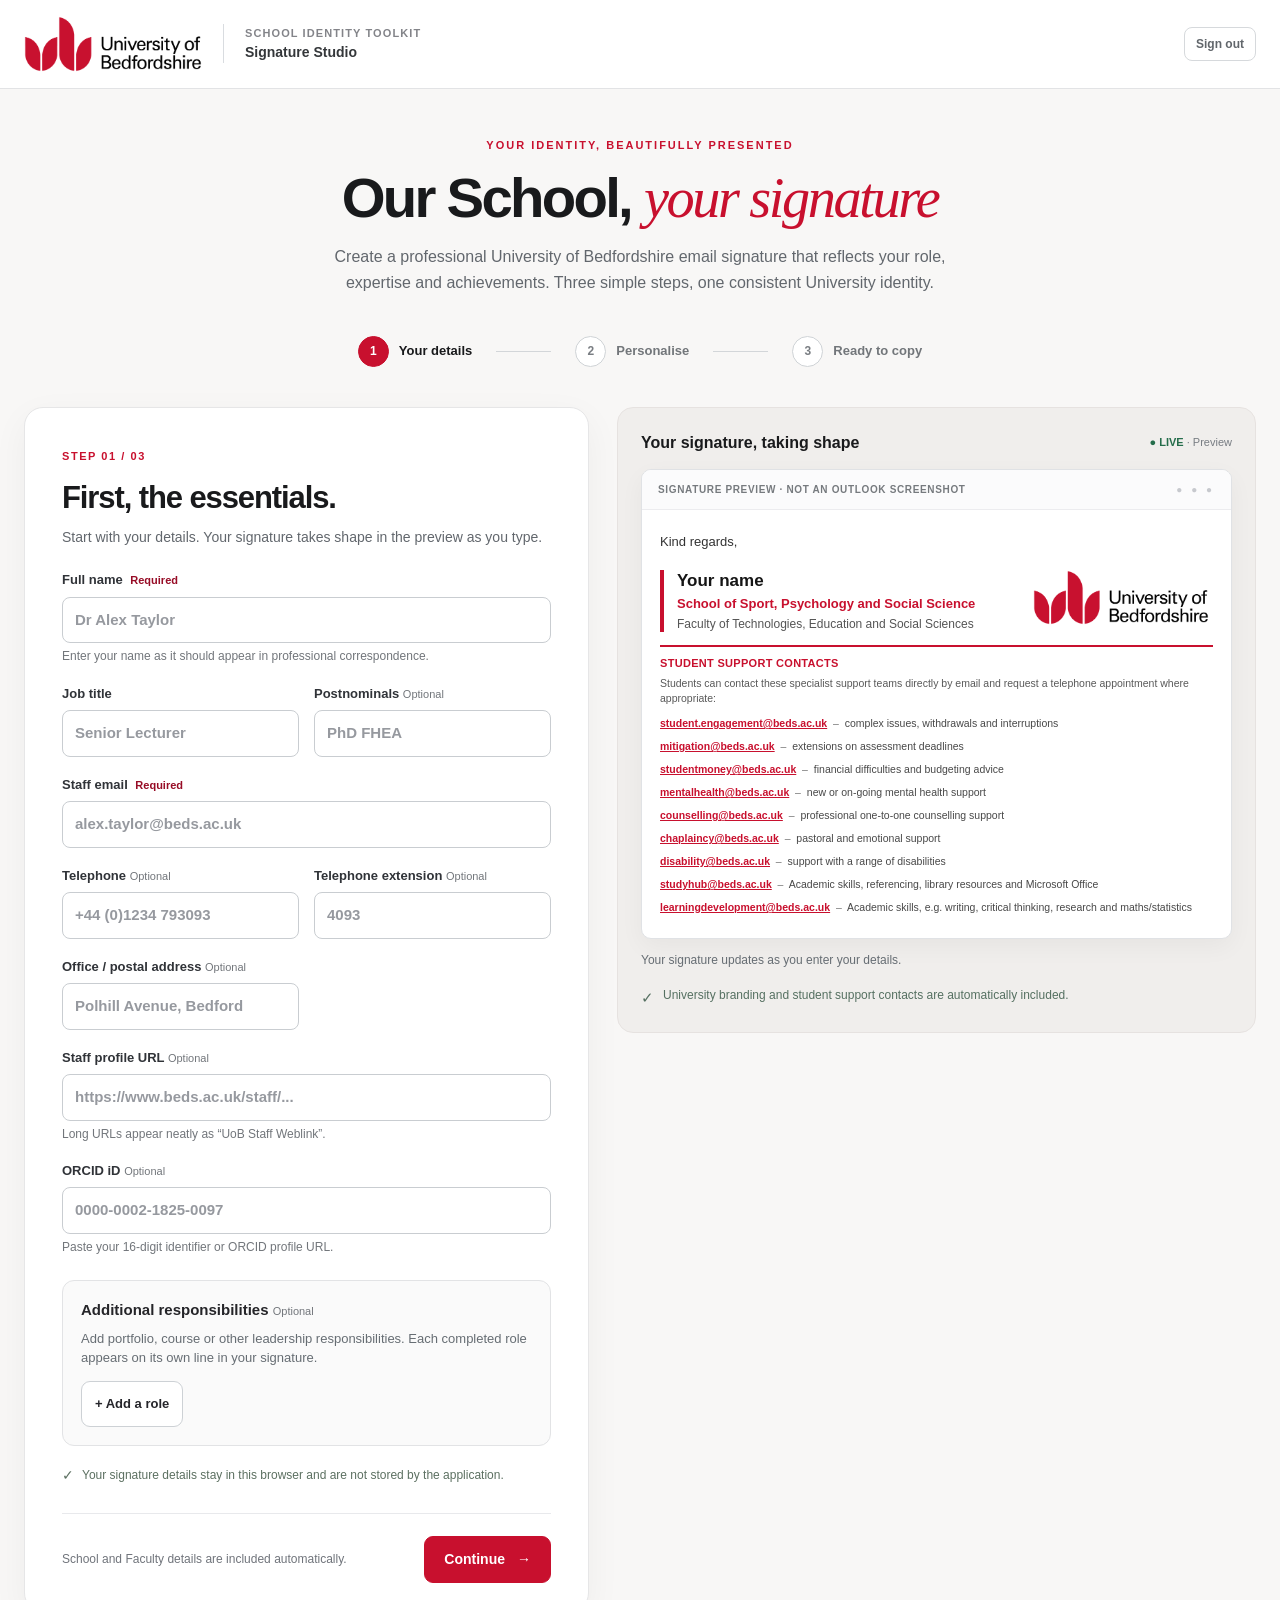
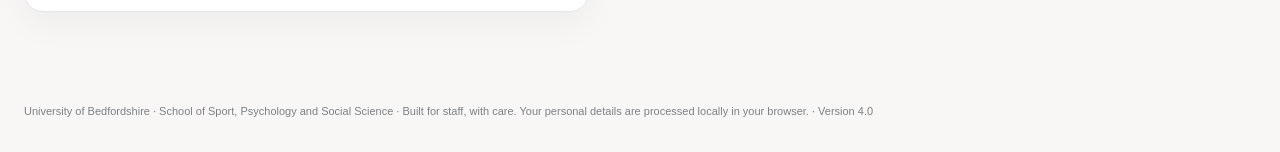
==== commit 4421be2e: "Show discreet version 4.0 in application footer" ====
--- a/index.html
+++ b/index.html
@@ -169,7 +169,7 @@
   </aside>
  </div>
 </main>
-<footer class="site-footer">University of Bedfordshire · School of Sport, Psychology and Social Science · Built for staff, with care. Your personal details are processed locally in your browser.</footer>
+<footer class="site-footer">University of Bedfordshire · School of Sport, Psychology and Social Science · Built for staff, with care. Your personal details are processed locally in your browser. · Version 4.0</footer>
 <script>
 document.getElementById("signOut").addEventListener("click",async()=>{
  try{await fetch("/studio-logout",{method:"POST",credentials:"same-origin",cache:"no-store"});}
--- a/studio.css
+++ b/studio.css
@@ -24,7 +24,7 @@
 .header-divider{height:39px;width:1px;background:#d9dce0}
 .header-title{font-weight:700;font-size:14px;line-height:1.35;color:#34373a}
 .header-title span{display:block;color:#838489;font-size:11px;letter-spacing:1.1px;font-weight:700;text-transform:uppercase;margin-bottom:3px}
-.pilot-pill{border:1px solid #e6dadd;background:#fff7f8;color:#8f263a;border-radius:50px;padding:8px 13px;font-size:11px;font-weight:700;white-space:nowrap}
+
 .header-actions{display:flex;align-items:center;gap:10px;flex-shrink:0}
 .sign-out-btn{background:transparent;color:#61666b;border:1px solid #d6d9dc;border-radius:8px;padding:7px 11px;font-size:12px;font-weight:700;white-space:nowrap}
 .sign-out-btn:hover{border-color:#c8102e;color:#c8102e}
@@ -138,7 +138,7 @@
 .install-help li{margin:8px 0}
 .completion-badge{width:52px;height:52px;background:#eaf5ec;border-radius:50%;display:grid;place-items:center;color:var(--success);font-weight:700;font-size:26px;margin:15px 0 19px}
 .finish-note{font-size:12px;color:#696f74;line-height:1.5;margin-top:13px}
-.pilot-note{background:#fff8f9;border:1px solid #eacfd4;color:#6f414c;font-size:12px;line-height:1.55;padding:13px 16px;border-radius:10px;margin-top:22px}
+
 .site-footer{max-width:1320px;padding:0 24px 32px;margin:auto;color:#7d8186;font-size:11px;line-height:1.65}
 .preview-jump{display:none;border:0;background:transparent;text-decoration:underline;color:var(--brand-dark);font-size:12px}
 @media(max-width:1080px){
@@ -146,9 +146,9 @@
  .builder-card{max-width:720px;margin:auto;width:100%;order:1}.main-wrap{max-width:800px}.preview-jump{display:inline-flex}
 }
 @media(max-width:600px){
- .header-actions .pilot-pill{display:none}.header-brand img{width:119px}.header-brand{gap:8px}.sign-out-btn{padding:6px 8px;font-size:11px}
+ .header-brand img{width:119px}.header-brand{gap:8px}.sign-out-btn{padding:6px 8px;font-size:11px}
 
- .header-inner{padding:13px 16px;min-height:74px}.header-brand{gap:10px}.header-brand img{width:137px}.header-divider{height:31px}.header-title{font-size:11px}.header-title span{font-size:9px}.pilot-pill{font-size:9px;padding:6px 9px}
+ .header-inner{padding:13px 16px;min-height:74px}.header-brand{gap:10px}.header-brand img{width:137px}.header-divider{height:31px}.header-title{font-size:11px}.header-title span{font-size:9px}
  .main-wrap{padding:26px 13px 53px}.intro h1{font-size:39px;letter-spacing:-1.8px}.intro h1 em{letter-spacing:-1.5px}.intro p{font-size:14px}
  .progress-nav{gap:2px;margin-bottom:23px;justify-content:space-between}.progress-step{font-size:11px;gap:5px;padding:5px 2px}.progress-step .number{width:25px;height:25px}.progress-line{width:13px}
  .workspace{gap:16px}.builder-card{padding:24px 18px;border-radius:14px}.step-panel h2{font-size:27px;letter-spacing:-.7px}
